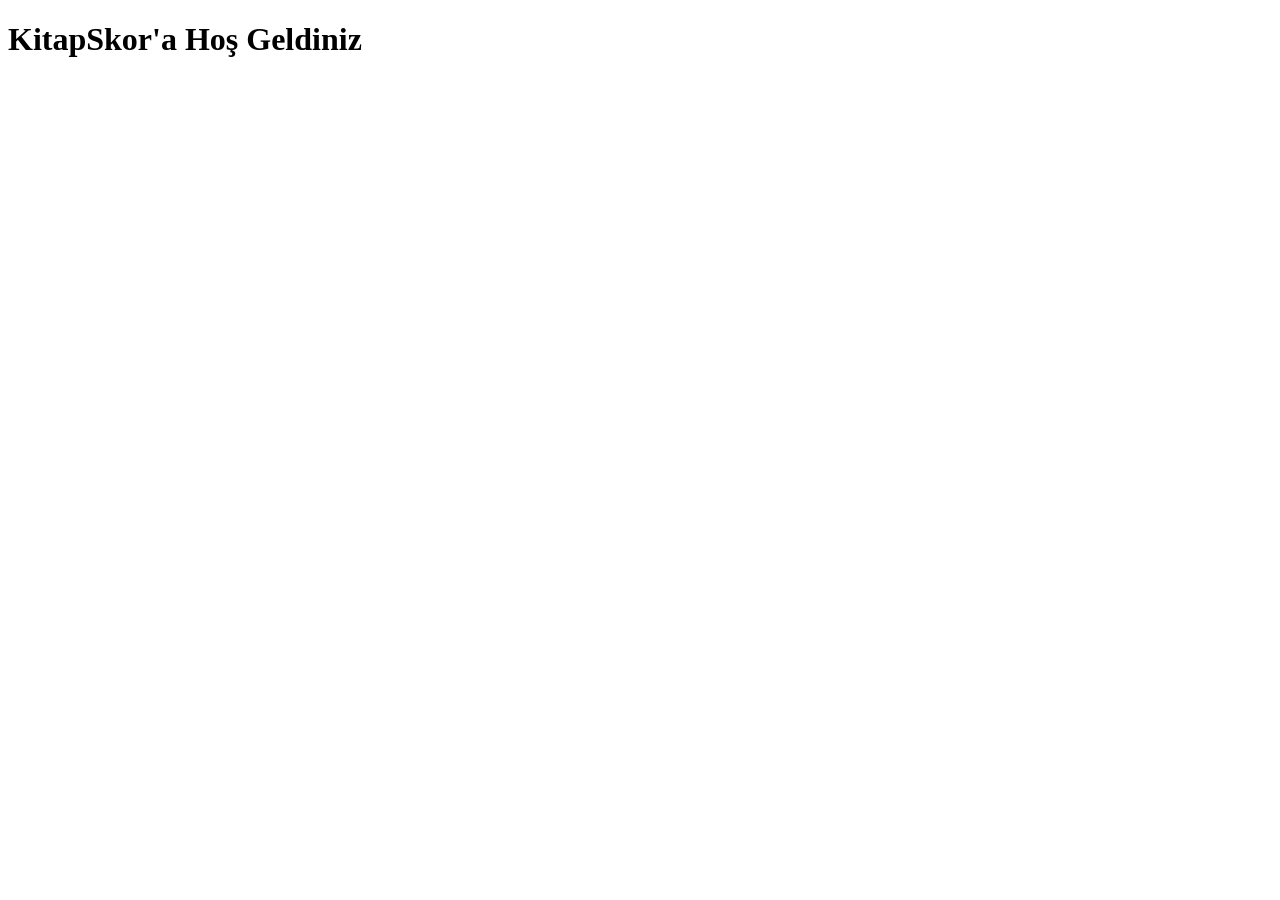
==== index.html @ 32a5e975 "ilk commit" ====
<!DOCTYPE html>
<html lang="en">
<head>
    <meta charset="UTF-8">
    <meta name="viewport" content="width=device-width, initial-scale=1.0">
    <title>KitapSkor</title>
</head>
<body>
    <h1>KitapSkor'a Hoş Geldiniz</h1>
</body>
</html>
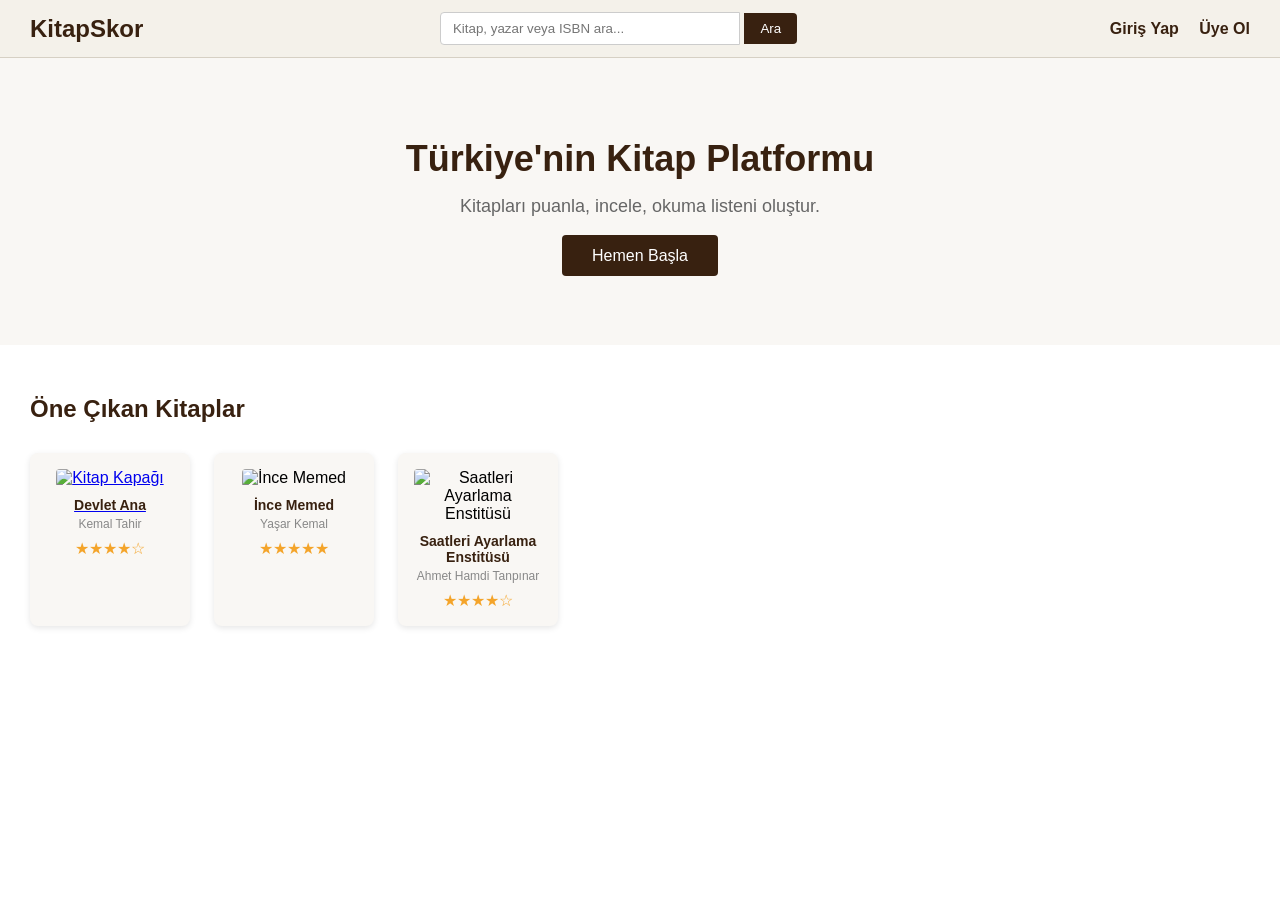
==== commit d2a1f6d3: "Ana sayfalar tamamlandı" ====
--- a/index.html
+++ b/index.html
@@ -1,11 +1,61 @@
-<!DOCTYPE html>
-<html lang="en">
-<head>
-    <meta charset="UTF-8">
-    <meta name="viewport" content="width=device-width, initial-scale=1.0">
-    <title>KitapSkor</title>
-</head>
-<body>
-    <h1>KitapSkor'a Hoş Geldiniz</h1>
-</body>
+<!DOCTYPE html>
+<html lang="tr">
+<head>
+    <meta charset="UTF-8">
+    <meta name="viewport" content="width=device-width, initial-scale=1.0">
+    <title>KitapSkor</title>
+    <link rel="stylesheet" href="style.css">
+</head>
+<body>
+
+    <!-- NAVBAR -->
+    <nav class="navbar">
+        <div class="logo">KitapSkor</div>
+        <div class="nav-search">
+            <input type="text" placeholder="Kitap, yazar veya ISBN ara...">
+            <button>Ara</button>
+        </div>
+        <div class="nav-links">
+            <a href="giris.html">Giriş Yap</a>
+            <a href="kayit.html">Üye Ol</a>
+        </div>
+    </nav>
+
+    <!-- HERO -->
+    <section class="hero">
+        <h1>Türkiye'nin Kitap Platformu</h1>
+        <p>Kitapları puanla, incele, okuma listeni oluştur.</p>
+        <a href="#" class="btn">Hemen Başla</a>
+    </section>
+    <!-- KİTAPLAR -->
+    <section class="books">
+        <h2>Öne Çıkan Kitaplar</h2>
+        <div class="book-grid">
+
+            <div class="book-card">
+                <a href="kitap.html">
+                <img src="https://via.placeholder.com/120x180?text=Kitap" alt="Kitap Kapağı">
+                <h3>Devlet Ana</h3>
+                </a>
+                <p>Kemal Tahir</p>
+                <div class="stars">★★★★☆</div>
+            </div>
+
+            <div class="book-card">
+                <img src="https://covers.openlibrary.org/b/isbn/9789750802799-M.jpg" alt="İnce Memed">
+                <h3>İnce Memed</h3>
+                <p>Yaşar Kemal</p>
+                <div class="stars">★★★★★</div>
+            </div>
+
+            <div class="book-card">
+                <img src="https://covers.openlibrary.org/b/isbn/9789754700015-M.jpg" alt="Saatleri Ayarlama Enstitüsü">
+                <h3>Saatleri Ayarlama Enstitüsü</h3>
+                <p>Ahmet Hamdi Tanpınar</p>
+                <div class="stars">★★★★☆</div>
+            </div>
+
+        </div>
+    </section>
+</body>
 </html>
--- a/style.css
+++ b/style.css
@@ -0,0 +1,465 @@
+* {
+    margin: 0;
+    padding: 0;
+    box-sizing: border-box;
+    font-family: Arial, sans-serif;
+}
+
+/* NAVBAR */
+.navbar {
+    display: flex;
+    align-items: center;
+    justify-content: space-between;
+    background-color: #f4f1ea;
+    padding: 12px 30px;
+    border-bottom: 1px solid #d6d0c4;
+}
+
+.logo {
+    font-size: 24px;
+    font-weight: bold;
+    color: #382110;
+}
+
+.nav-search input {
+    padding: 8px 12px;
+    width: 300px;
+    border: 1px solid #ccc;
+    border-radius: 4px 0 0 4px;
+}
+
+.nav-search button {
+    padding: 8px 16px;
+    background-color: #382110;
+    color: white;
+    border: none;
+    border-radius: 0 4px 4px 0;
+    cursor: pointer;
+}
+
+.nav-links a {
+    margin-left: 16px;
+    text-decoration: none;
+    color: #382110;
+    font-weight: bold;
+}
+
+/* HERO */
+.hero {
+    text-align: center;
+    padding: 80px 20px;
+    background-color: #f9f7f4;
+}
+
+.hero h1 {
+    font-size: 36px;
+    color: #382110;
+    margin-bottom: 16px;
+}
+
+.hero p {
+    font-size: 18px;
+    color: #666;
+    margin-bottom: 30px;
+}
+
+.btn {
+    padding: 12px 30px;
+    background-color: #382110;
+color: white;
+text-decoration: none;
+border-radius: 4px;
+font-size: 16px;
+}
+.books {
+    padding: 50px 30px;
+    background-color: #fff;
+}
+
+.books h2 {
+    font-size: 24px;
+    color: #382110;
+    margin-bottom: 30px;
+}
+
+.book-grid {
+    display: flex;
+    gap: 24px;
+    flex-wrap: wrap;
+}
+
+.book-card {
+    width: 160px;
+    text-align: center;
+    background-color: #f9f7f4;
+    padding: 16px;
+    border-radius: 8px;
+    box-shadow: 0 2px 6px rgba(0,0,0,0.1);
+}
+
+.book-card img {
+    width: 120px;
+    height: 180px;
+    object-fit: cover;
+    border-radius: 4px;
+    margin-bottom: 10px;
+}
+
+.book-card h3 {
+    font-size: 14px;
+    color: #382110;
+    margin-bottom: 4px;
+}
+
+.book-card p {
+    font-size: 12px;
+    color: #888;
+    margin-bottom: 8px;
+}
+
+.stars {
+    color: #f4a42a;
+    font-size: 16px;
+}
+/* KİTAP DETAY */
+.kitap-detay {
+    display: flex;
+    gap: 40px;
+    padding: 40px 30px;
+    max-width: 1100px;
+    margin: 0 auto;
+}
+
+.kitap-sol {
+    display: flex;
+    flex-direction: column;
+    align-items: center;
+    gap: 16px;
+    min-width: 220px;
+}
+
+.kitap-sol img {
+    width: 200px;
+    height: 300px;
+    object-fit: cover;
+    border-radius: 6px;
+    box-shadow: 0 4px 12px rgba(0,0,0,0.2);
+}
+
+.okuma-butonlari {
+    display: flex;
+    flex-direction: column;
+    gap: 8px;
+    width: 100%;
+}
+
+.oku-btn {
+    padding: 10px;
+    border: 1px solid #382110;
+    background-color: #fff;
+    color: #382110;
+    border-radius: 4px;
+    cursor: pointer;
+    font-size: 14px;
+}
+
+.oku-btn.aktif {
+    background-color: #382110;
+    color: #fff;
+}
+
+.kitap-sag {
+    flex: 1;
+}
+
+.kitap-sag h1 {
+    font-size: 28px;
+    color: #382110;
+    margin-bottom: 6px;
+}
+
+.kitap-sag h2 {
+    font-size: 18px;
+    color: #666;
+    font-weight: normal;
+    margin-bottom: 16px;
+}
+
+.puan-bolumu {
+    display: flex;
+    align-items: center;
+    gap: 12px;
+    margin-bottom: 20px;
+}
+
+.yildizlar {
+    color: #f4a42a;
+    font-size: 22px;
+}
+
+.kitap-bilgi {
+    background-color: #f9f7f4;
+    padding: 16px;
+    border-radius: 6px;
+    margin-bottom: 20px;
+    line-height: 2;
+}
+
+.ozet {
+    margin-bottom: 24px;
+}
+
+.ozet h3, .yorum-yaz h3, .yorumlar h3 {
+    font-size: 18px;
+    color: #382110;
+    margin-bottom: 10px;
+    border-bottom: 1px solid #e0ddd8;
+    padding-bottom: 6px;
+}
+
+.ozet p {
+    color: #444;
+    line-height: 1.7;
+}
+
+.yorum-yaz {
+    margin-bottom: 24px;
+}
+
+.yorum-yaz textarea {
+    width: 100%;
+    height: 100px;
+    padding: 10px;
+    border: 1px solid #ccc;
+    border-radius: 4px;
+    font-size: 14px;
+    margin-bottom: 8px;
+    resize: vertical;
+}
+
+.gonder-btn {
+    padding: 10px 24px;
+    background-color: #382110;
+    color: white;
+    border: none;
+    border-radius: 4px;
+    cursor: pointer;
+    font-size: 14px;
+}
+
+.yorum-kart {
+    background-color: #f9f7f4;
+    padding: 16px;
+    border-radius: 6px;
+    margin-bottom: 12px;
+}
+
+.yorum-ust {
+    display: flex;
+    justify-content: space-between;
+    align-items: center;
+    margin-bottom: 8px;
+}
+/* KAYIT / GİRİŞ */
+.auth-container {
+    display: flex;
+    justify-content: center;
+    align-items: center;
+    padding: 60px 20px;
+    background-color: #f9f7f4;
+    min-height: calc(100vh - 60px);
+}
+
+.auth-box {
+    background-color: #fff;
+    padding: 40px;
+    border-radius: 8px;
+    box-shadow: 0 2px 12px rgba(0,0,0,0.1);
+    width: 100%;
+    max-width: 400px;
+}
+
+.auth-box h2 {
+    font-size: 24px;
+    color: #382110;
+    margin-bottom: 8px;
+}
+
+.auth-alt {
+    font-size: 14px;
+    color: #666;
+    margin-bottom: 24px;
+}
+
+.auth-alt a {
+    color: #382110;
+    font-weight: bold;
+    text-decoration: none;
+}
+
+.form-group {
+    margin-bottom: 16px;
+}
+
+.form-group label {
+    display: block;
+    font-size: 14px;
+    color: #382110;
+    margin-bottom: 6px;
+    font-weight: bold;
+}
+
+.form-group input {
+    width: 100%;
+    padding: 10px 12px;
+    border: 1px solid #ccc;
+    border-radius: 4px;
+    font-size: 14px;
+}
+
+.auth-btn {
+    width: 100%;
+    padding: 12px;
+    background-color: #382110;
+    color: white;
+    border: none;
+    border-radius: 4px;
+    font-size: 16px;
+    cursor: pointer;
+    margin-top: 8px;
+}
+/* PROFİL */
+.profil-container {
+    display: flex;
+    gap: 40px;
+    padding: 40px 30px;
+    max-width: 1100px;
+    margin: 0 auto;
+}
+
+.profil-sol {
+    display: flex;
+    flex-direction: column;
+    align-items: center;
+    min-width: 220px;
+    text-align: center;
+}
+
+.profil-foto {
+    width: 150px;
+    height: 150px;
+    border-radius: 50%;
+    object-fit: cover;
+    margin-bottom: 16px;
+    box-shadow: 0 2px 8px rgba(0,0,0,0.15);
+}
+
+.profil-sol h2 {
+    font-size: 20px;
+    color: #382110;
+    margin-bottom: 6px;
+}
+
+.profil-sehir, .profil-tarih {
+    font-size: 14px;
+    color: #888;
+    margin-bottom: 4px;
+}
+
+.profil-istatistik {
+    display: flex;
+    gap: 20px;
+    margin: 20px 0;
+    background-color: #f9f7f4;
+    padding: 16px;
+    border-radius: 8px;
+    width: 100%;
+    justify-content: center;
+}
+
+.istatistik {
+    display: flex;
+    flex-direction: column;
+    align-items: center;
+}
+
+.istatistik strong {
+    font-size: 20px;
+    color: #382110;
+}
+
+.istatistik span {
+    font-size: 12px;
+    color: #888;
+}
+
+.profil-duzenle {
+    padding: 8px 20px;
+    border: 1px solid #382110;
+    background-color: #fff;
+    color: #382110;
+    border-radius: 4px;
+    cursor: pointer;
+    font-size: 14px;
+}
+
+.profil-sag {
+    flex: 1;
+}
+
+.profil-sekme {
+    display: flex;
+    gap: 8px;
+    margin-bottom: 24px;
+    border-bottom: 2px solid #e0ddd8;
+    padding-bottom: 12px;
+}
+
+.sekme {
+    padding: 8px 16px;
+    border: none;
+    background-color: transparent;
+    color: #666;
+    cursor: pointer;
+    font-size: 14px;
+    border-radius: 4px;
+}
+
+.sekme.aktif {
+    background-color: #382110;
+    color: #fff;
+}
+
+.profil-kitaplar {
+    display: flex;
+    flex-direction: column;
+    gap: 16px;
+}
+
+.profil-kitap {
+    display: flex;
+    gap: 16px;
+    background-color: #f9f7f4;
+    padding: 12px;
+    border-radius: 8px;
+    align-items: center;
+}
+
+.profil-kitap img {
+    width: 60px;
+    height: 90px;
+    object-fit: cover;
+    border-radius: 4px;
+}
+
+.profil-kitap-bilgi h4 {
+    font-size: 15px;
+    color: #382110;
+    margin-bottom: 4px;
+}
+
+.profil-kitap-bilgi p {
+    font-size: 13px;
+    color: #888;
+    margin-bottom: 6px;
+}
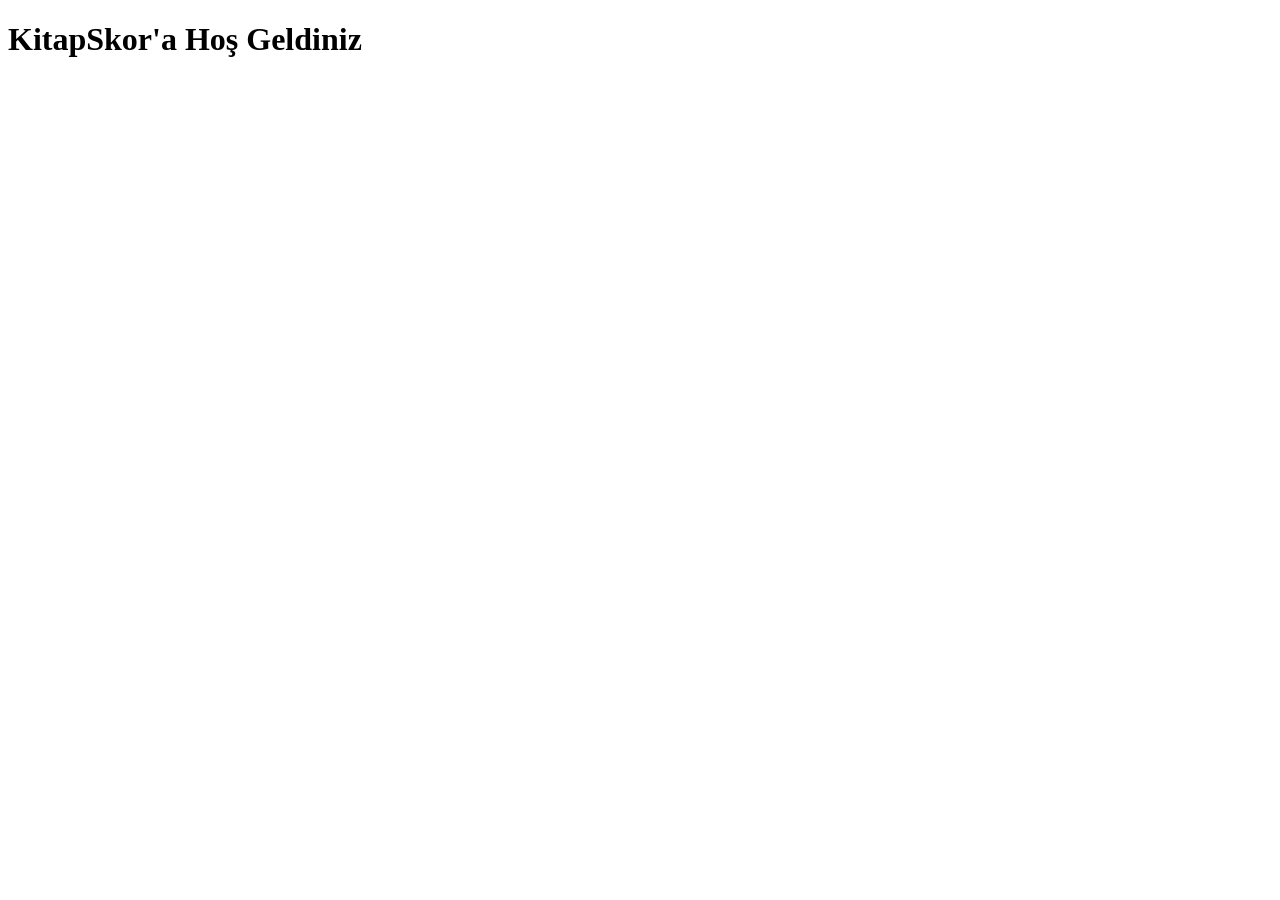
==== commit 5ded1f72: "merge" ====
--- a/index.html
+++ b/index.html
@@ -1,61 +1,11 @@
 <!DOCTYPE html>
-<html lang="tr">
+<html lang="en">
 <head>
     <meta charset="UTF-8">
     <meta name="viewport" content="width=device-width, initial-scale=1.0">
     <title>KitapSkor</title>
-    <link rel="stylesheet" href="style.css">
 </head>
 <body>
-
-    <!-- NAVBAR -->
-    <nav class="navbar">
-        <div class="logo">KitapSkor</div>
-        <div class="nav-search">
-            <input type="text" placeholder="Kitap, yazar veya ISBN ara...">
-            <button>Ara</button>
-        </div>
-        <div class="nav-links">
-            <a href="giris.html">Giriş Yap</a>
-            <a href="kayit.html">Üye Ol</a>
-        </div>
-    </nav>
-
-    <!-- HERO -->
-    <section class="hero">
-        <h1>Türkiye'nin Kitap Platformu</h1>
-        <p>Kitapları puanla, incele, okuma listeni oluştur.</p>
-        <a href="#" class="btn">Hemen Başla</a>
-    </section>
-    <!-- KİTAPLAR -->
-    <section class="books">
-        <h2>Öne Çıkan Kitaplar</h2>
-        <div class="book-grid">
-
-            <div class="book-card">
-                <a href="kitap.html">
-                <img src="https://via.placeholder.com/120x180?text=Kitap" alt="Kitap Kapağı">
-                <h3>Devlet Ana</h3>
-                </a>
-                <p>Kemal Tahir</p>
-                <div class="stars">★★★★☆</div>
-            </div>
-
-            <div class="book-card">
-                <img src="https://covers.openlibrary.org/b/isbn/9789750802799-M.jpg" alt="İnce Memed">
-                <h3>İnce Memed</h3>
-                <p>Yaşar Kemal</p>
-                <div class="stars">★★★★★</div>
-            </div>
-
-            <div class="book-card">
-                <img src="https://covers.openlibrary.org/b/isbn/9789754700015-M.jpg" alt="Saatleri Ayarlama Enstitüsü">
-                <h3>Saatleri Ayarlama Enstitüsü</h3>
-                <p>Ahmet Hamdi Tanpınar</p>
-                <div class="stars">★★★★☆</div>
-            </div>
-
-        </div>
-    </section>
+    <h1>KitapSkor'a Hoş Geldiniz</h1>
 </body>
 </html>
